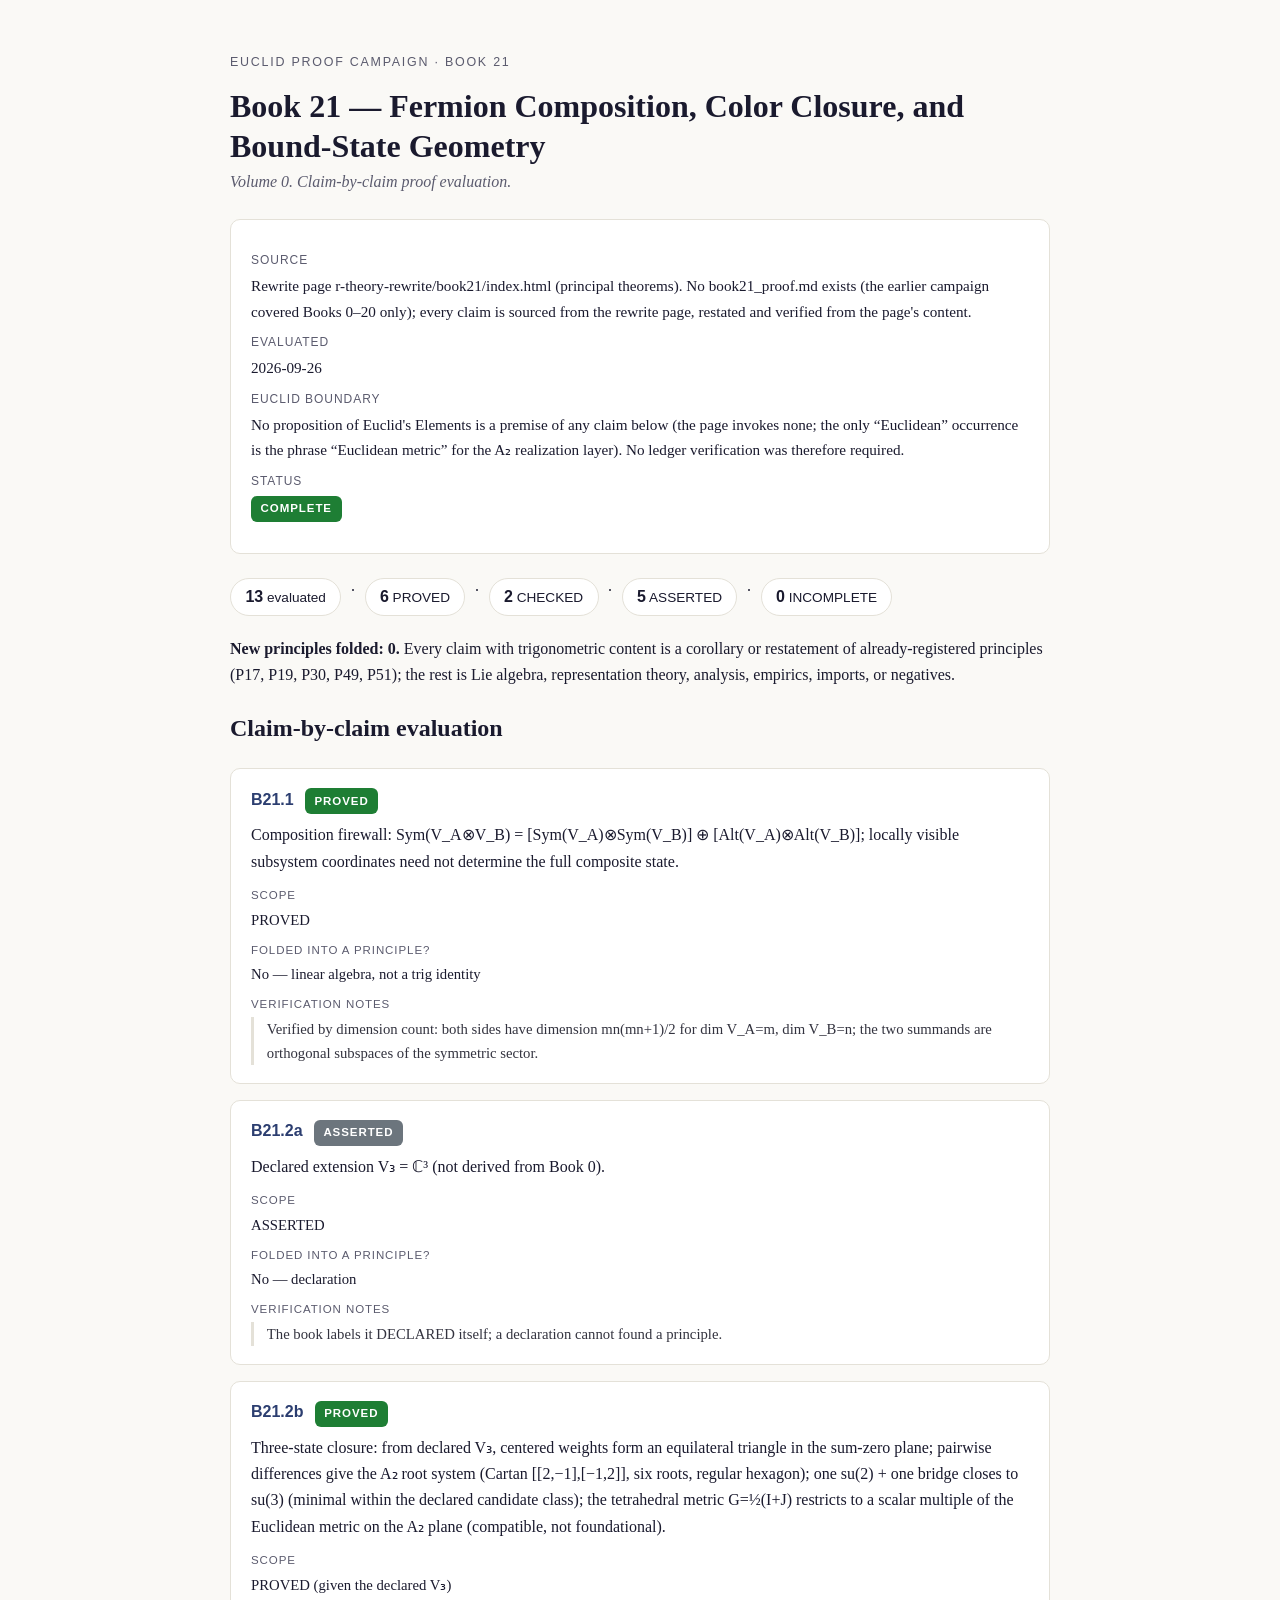
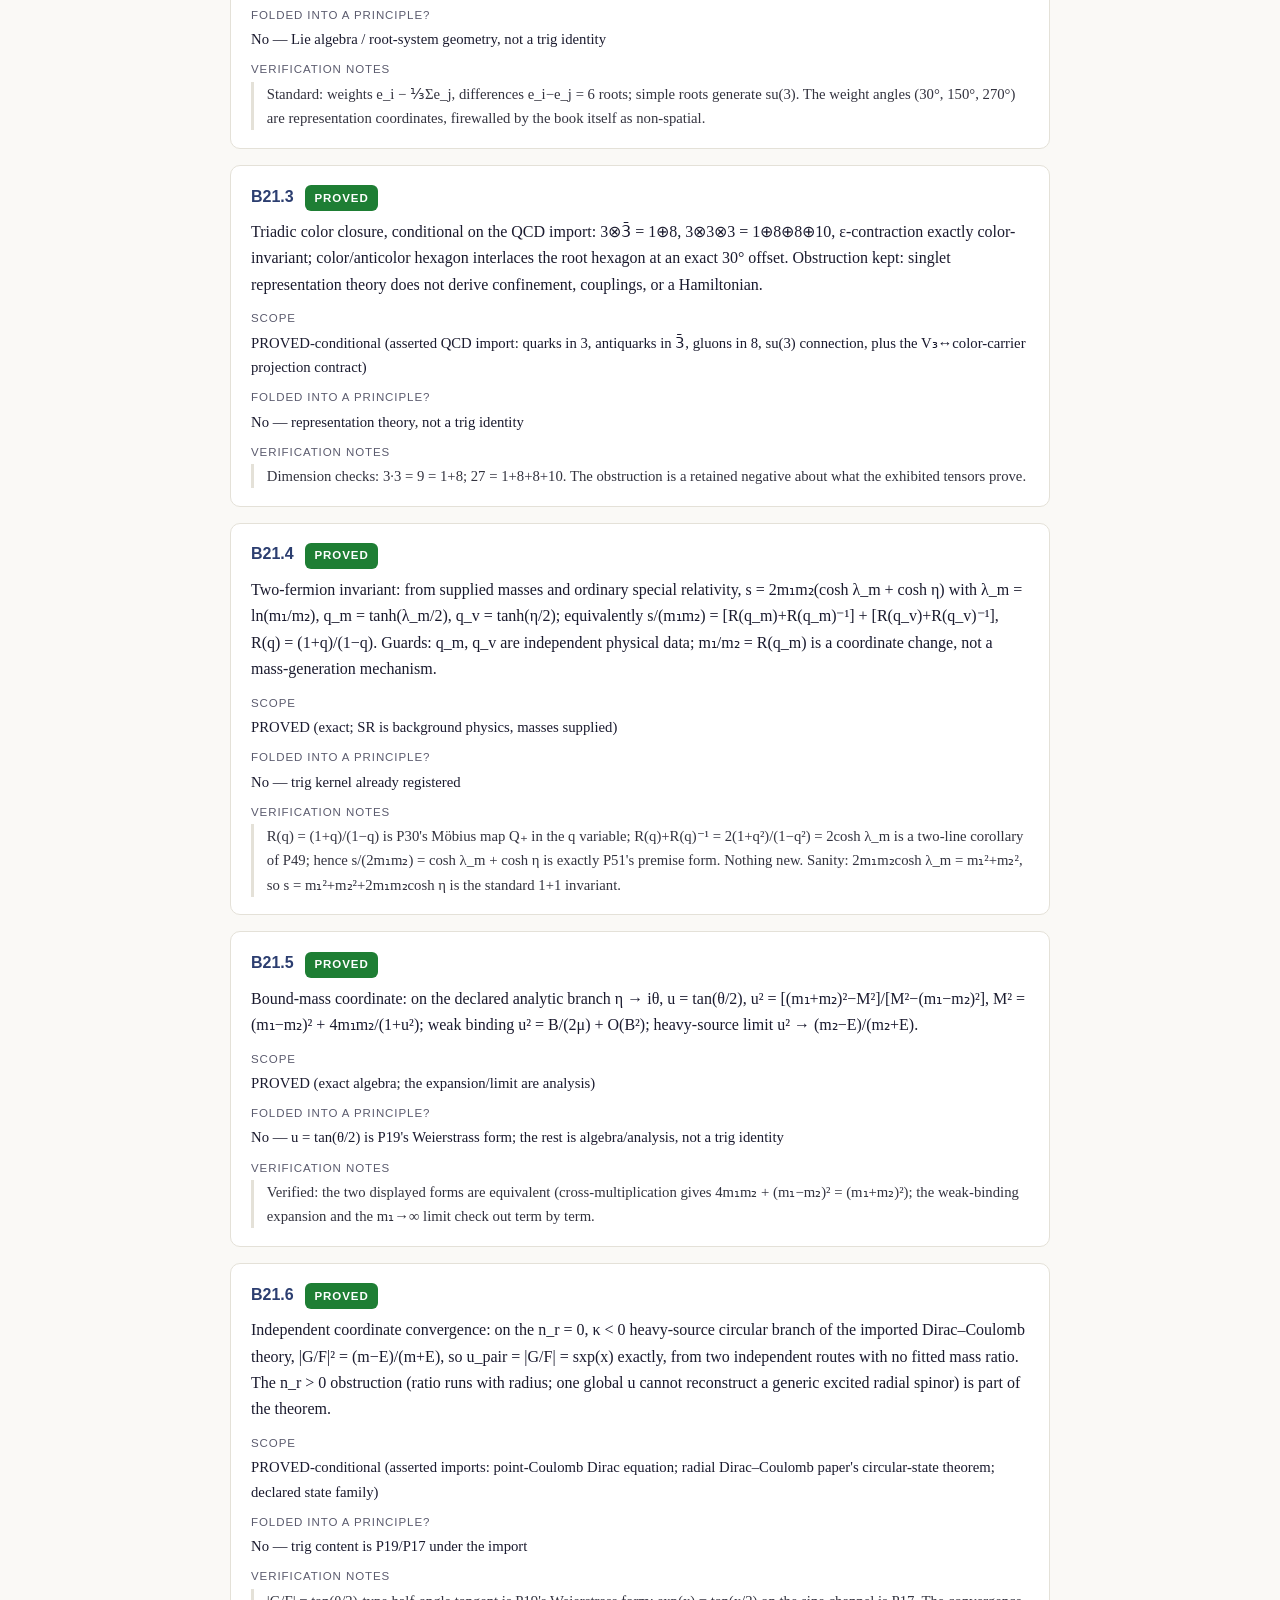
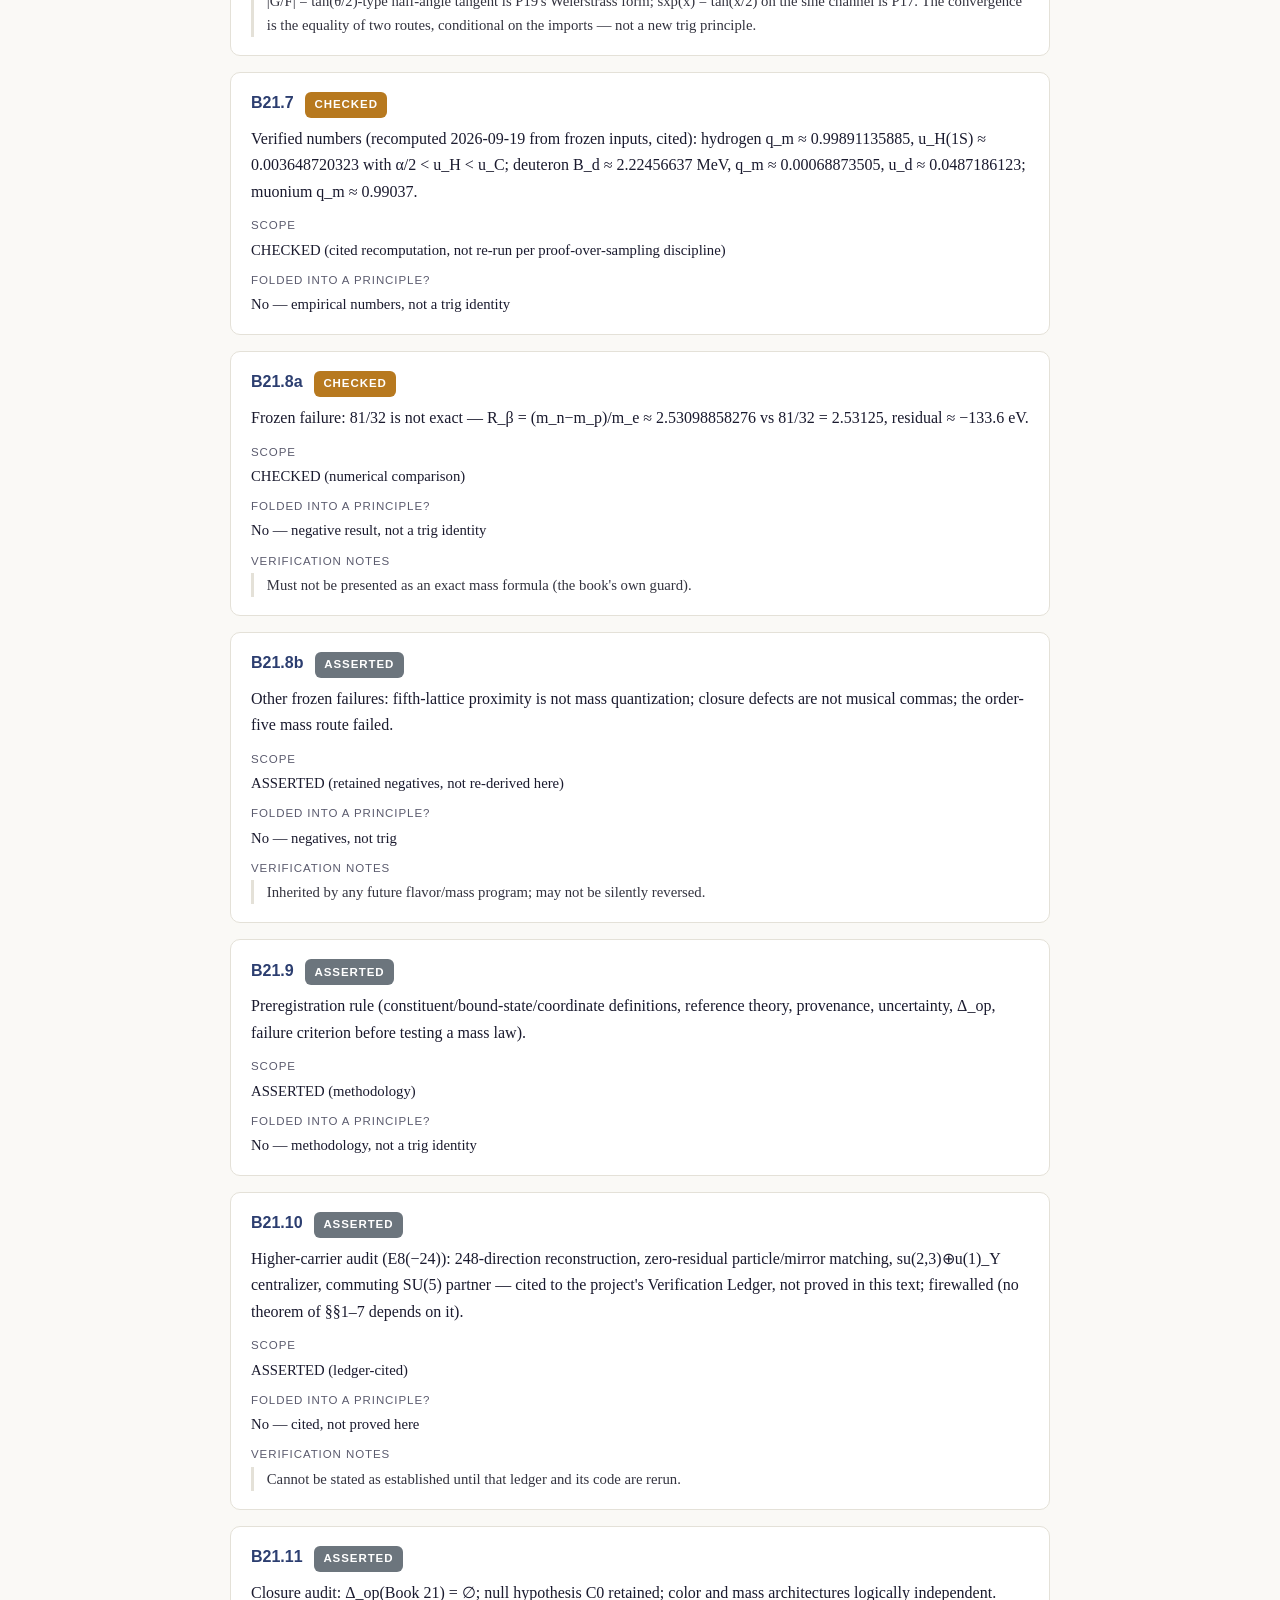
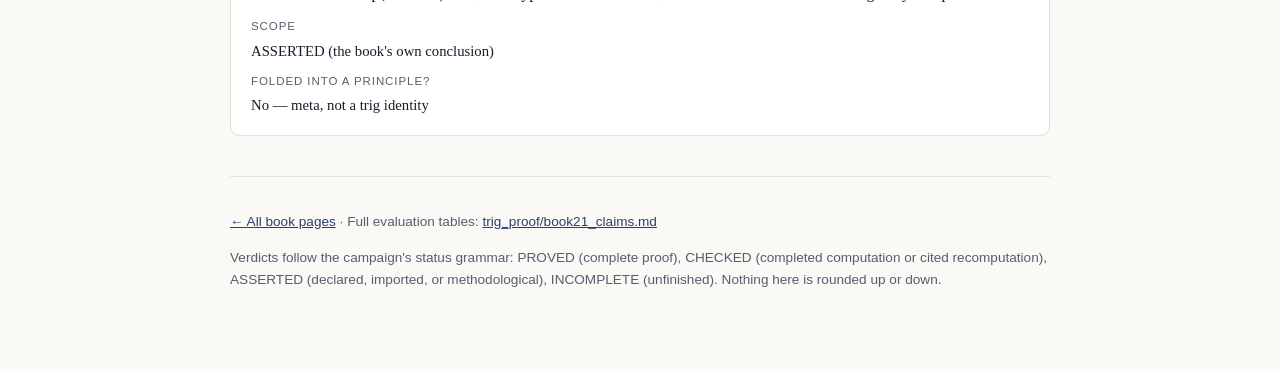
==== docs/book21/index.html @ 418f7afd "Webpages for Books 21-22 proof evaluations (docs/, generated by docs/build_pages.py)" ====
<!DOCTYPE html>
<html lang="en">
<head>
<meta charset="utf-8">
<meta name="viewport" content="width=device-width, initial-scale=1">
<title>Book 21 — Fermion Composition, Color Closure, and Bound-State Geometry — Euclid Proof Campaign</title>
<link rel="stylesheet" href="../style.css">
</head>
<body>
<div class="wrap">
<p class="eyebrow">Euclid Proof Campaign · Book 21</p>
<h1>Book 21 — Fermion Composition, Color Closure, and Bound-State Geometry</h1>
<p class="sub">Volume 0. Claim-by-claim proof evaluation.</p>

<div class="meta">
<dl>
<dt>Source</dt><dd>Rewrite page r-theory-rewrite/book21/index.html (principal theorems). No book21_proof.md exists (the earlier campaign covered Books 0–20 only); every claim is sourced from the rewrite page, restated and verified from the page&#x27;s content.</dd>
<dt>Evaluated</dt><dd>2026-09-26</dd>
<dt>Euclid boundary</dt><dd>No proposition of Euclid&#x27;s Elements is a premise of any claim below (the page invokes none; the only “Euclidean” occurrence is the phrase “Euclidean metric” for the A₂ realization layer). No ledger verification was therefore required.</dd>
<dt>Status</dt><dd><span class="badge proved">complete</span></dd>
</dl>
</div>

<div class="counts"><span class="count"><b>13</b> evaluated</span> · <span class="count"><b>6</b> PROVED</span> · <span class="count"><b>2</b> CHECKED</span> · <span class="count"><b>5</b> ASSERTED</span> · <span class="count"><b>0</b> INCOMPLETE</span></div>

<p><strong>New principles folded: 0.</strong> Every claim with trigonometric content is a corollary or restatement of already-registered principles (P17, P19, P30, P49, P51); the rest is Lie algebra, representation theory, analysis, empirics, imports, or negatives.</p>


<h2>Claim-by-claim evaluation</h2>
<article class="claim">
<div class="claim-head"><span class="claim-id">B21.1</span><span class="badge proved">PROVED</span></div>
<p class="claim-text">Composition firewall: Sym(V_A⊗V_B) = [Sym(V_A)⊗Sym(V_B)] ⊕ [Alt(V_A)⊗Alt(V_B)]; locally visible subsystem coordinates need not determine the full composite state.</p>
<dl>
<dt>Scope</dt><dd>PROVED</dd>
<dt>Folded into a principle?</dt><dd>No — linear algebra, not a trig identity</dd>
<dt>Verification notes</dt><dd class="note">Verified by dimension count: both sides have dimension mn(mn+1)/2 for dim V_A=m, dim V_B=n; the two summands are orthogonal subspaces of the symmetric sector.</dd>
</dl>
</article>
<article class="claim">
<div class="claim-head"><span class="claim-id">B21.2a</span><span class="badge asserted">ASSERTED</span></div>
<p class="claim-text">Declared extension V₃ = ℂ³ (not derived from Book 0).</p>
<dl>
<dt>Scope</dt><dd>ASSERTED</dd>
<dt>Folded into a principle?</dt><dd>No — declaration</dd>
<dt>Verification notes</dt><dd class="note">The book labels it DECLARED itself; a declaration cannot found a principle.</dd>
</dl>
</article>
<article class="claim">
<div class="claim-head"><span class="claim-id">B21.2b</span><span class="badge proved">PROVED</span></div>
<p class="claim-text">Three-state closure: from declared V₃, centered weights form an equilateral triangle in the sum-zero plane; pairwise differences give the A₂ root system (Cartan [[2,−1],[−1,2]], six roots, regular hexagon); one su(2) + one bridge closes to su(3) (minimal within the declared candidate class); the tetrahedral metric G=½(I+J) restricts to a scalar multiple of the Euclidean metric on the A₂ plane (compatible, not foundational).</p>
<dl>
<dt>Scope</dt><dd>PROVED (given the declared V₃)</dd>
<dt>Folded into a principle?</dt><dd>No — Lie algebra / root-system geometry, not a trig identity</dd>
<dt>Verification notes</dt><dd class="note">Standard: weights e_i − ⅓Σe_j, differences e_i−e_j = 6 roots; simple roots generate su(3). The weight angles (30°, 150°, 270°) are representation coordinates, firewalled by the book itself as non-spatial.</dd>
</dl>
</article>
<article class="claim">
<div class="claim-head"><span class="claim-id">B21.3</span><span class="badge proved">PROVED</span></div>
<p class="claim-text">Triadic color closure, conditional on the QCD import: 3⊗3̄ = 1⊕8, 3⊗3⊗3 = 1⊕8⊕8⊕10, ε-contraction exactly color-invariant; color/anticolor hexagon interlaces the root hexagon at an exact 30° offset. Obstruction kept: singlet representation theory does not derive confinement, couplings, or a Hamiltonian.</p>
<dl>
<dt>Scope</dt><dd>PROVED-conditional (asserted QCD import: quarks in 3, antiquarks in 3̄, gluons in 8, su(3) connection, plus the V₃↔color-carrier projection contract)</dd>
<dt>Folded into a principle?</dt><dd>No — representation theory, not a trig identity</dd>
<dt>Verification notes</dt><dd class="note">Dimension checks: 3·3 = 9 = 1+8; 27 = 1+8+8+10. The obstruction is a retained negative about what the exhibited tensors prove.</dd>
</dl>
</article>
<article class="claim">
<div class="claim-head"><span class="claim-id">B21.4</span><span class="badge proved">PROVED</span></div>
<p class="claim-text">Two-fermion invariant: from supplied masses and ordinary special relativity, s = 2m₁m₂(cosh λ_m + cosh η) with λ_m = ln(m₁/m₂), q_m = tanh(λ_m/2), q_v = tanh(η/2); equivalently s/(m₁m₂) = [R(q_m)+R(q_m)⁻¹] + [R(q_v)+R(q_v)⁻¹], R(q) = (1+q)/(1−q). Guards: q_m, q_v are independent physical data; m₁/m₂ = R(q_m) is a coordinate change, not a mass-generation mechanism.</p>
<dl>
<dt>Scope</dt><dd>PROVED (exact; SR is background physics, masses supplied)</dd>
<dt>Folded into a principle?</dt><dd>No — trig kernel already registered</dd>
<dt>Verification notes</dt><dd class="note">R(q) = (1+q)/(1−q) is P30&#x27;s Möbius map Q₊ in the q variable; R(q)+R(q)⁻¹ = 2(1+q²)/(1−q²) = 2cosh λ_m is a two-line corollary of P49; hence s/(2m₁m₂) = cosh λ_m + cosh η is exactly P51&#x27;s premise form. Nothing new. Sanity: 2m₁m₂cosh λ_m = m₁²+m₂², so s = m₁²+m₂²+2m₁m₂cosh η is the standard 1+1 invariant.</dd>
</dl>
</article>
<article class="claim">
<div class="claim-head"><span class="claim-id">B21.5</span><span class="badge proved">PROVED</span></div>
<p class="claim-text">Bound-mass coordinate: on the declared analytic branch η → iθ, u = tan(θ/2), u² = [(m₁+m₂)²−M²]/[M²−(m₁−m₂)²], M² = (m₁−m₂)² + 4m₁m₂/(1+u²); weak binding u² = B/(2μ) + O(B²); heavy-source limit u² → (m₂−E)/(m₂+E).</p>
<dl>
<dt>Scope</dt><dd>PROVED (exact algebra; the expansion/limit are analysis)</dd>
<dt>Folded into a principle?</dt><dd>No — u = tan(θ/2) is P19&#x27;s Weierstrass form; the rest is algebra/analysis, not a trig identity</dd>
<dt>Verification notes</dt><dd class="note">Verified: the two displayed forms are equivalent (cross-multiplication gives 4m₁m₂ + (m₁−m₂)² = (m₁+m₂)²); the weak-binding expansion and the m₁→∞ limit check out term by term.</dd>
</dl>
</article>
<article class="claim">
<div class="claim-head"><span class="claim-id">B21.6</span><span class="badge proved">PROVED</span></div>
<p class="claim-text">Independent coordinate convergence: on the n_r = 0, κ &lt; 0 heavy-source circular branch of the imported Dirac–Coulomb theory, |G/F|² = (m−E)/(m+E), so u_pair = |G/F| = sxp(x) exactly, from two independent routes with no fitted mass ratio. The n_r &gt; 0 obstruction (ratio runs with radius; one global u cannot reconstruct a generic excited radial spinor) is part of the theorem.</p>
<dl>
<dt>Scope</dt><dd>PROVED-conditional (asserted imports: point-Coulomb Dirac equation; radial Dirac–Coulomb paper&#x27;s circular-state theorem; declared state family)</dd>
<dt>Folded into a principle?</dt><dd>No — trig content is P19/P17 under the import</dd>
<dt>Verification notes</dt><dd class="note">|G/F| = tan(θ/2)-type half-angle tangent is P19&#x27;s Weierstrass form; sxp(x) = tan(x/2) on the sine channel is P17. The convergence is the equality of two routes, conditional on the imports — not a new trig principle.</dd>
</dl>
</article>
<article class="claim">
<div class="claim-head"><span class="claim-id">B21.7</span><span class="badge checked">CHECKED</span></div>
<p class="claim-text">Verified numbers (recomputed 2026-09-19 from frozen inputs, cited): hydrogen q_m ≈ 0.99891135885, u_H(1S) ≈ 0.003648720323 with α/2 &lt; u_H &lt; u_C; deuteron B_d ≈ 2.22456637 MeV, q_m ≈ 0.00068873505, u_d ≈ 0.0487186123; muonium q_m ≈ 0.99037.</p>
<dl>
<dt>Scope</dt><dd>CHECKED (cited recomputation, not re-run per proof-over-sampling discipline)</dd>
<dt>Folded into a principle?</dt><dd>No — empirical numbers, not a trig identity</dd>
</dl>
</article>
<article class="claim">
<div class="claim-head"><span class="claim-id">B21.8a</span><span class="badge checked">CHECKED</span></div>
<p class="claim-text">Frozen failure: 81/32 is not exact — R_β = (m_n−m_p)/m_e ≈ 2.53098858276 vs 81/32 = 2.53125, residual ≈ −133.6 eV.</p>
<dl>
<dt>Scope</dt><dd>CHECKED (numerical comparison)</dd>
<dt>Folded into a principle?</dt><dd>No — negative result, not a trig identity</dd>
<dt>Verification notes</dt><dd class="note">Must not be presented as an exact mass formula (the book&#x27;s own guard).</dd>
</dl>
</article>
<article class="claim">
<div class="claim-head"><span class="claim-id">B21.8b</span><span class="badge asserted">ASSERTED</span></div>
<p class="claim-text">Other frozen failures: fifth-lattice proximity is not mass quantization; closure defects are not musical commas; the order-five mass route failed.</p>
<dl>
<dt>Scope</dt><dd>ASSERTED (retained negatives, not re-derived here)</dd>
<dt>Folded into a principle?</dt><dd>No — negatives, not trig</dd>
<dt>Verification notes</dt><dd class="note">Inherited by any future flavor/mass program; may not be silently reversed.</dd>
</dl>
</article>
<article class="claim">
<div class="claim-head"><span class="claim-id">B21.9</span><span class="badge asserted">ASSERTED</span></div>
<p class="claim-text">Preregistration rule (constituent/bound-state/coordinate definitions, reference theory, provenance, uncertainty, Δ_op, failure criterion before testing a mass law).</p>
<dl>
<dt>Scope</dt><dd>ASSERTED (methodology)</dd>
<dt>Folded into a principle?</dt><dd>No — methodology, not a trig identity</dd>
</dl>
</article>
<article class="claim">
<div class="claim-head"><span class="claim-id">B21.10</span><span class="badge asserted">ASSERTED</span></div>
<p class="claim-text">Higher-carrier audit (E8(−24)): 248-direction reconstruction, zero-residual particle/mirror matching, su(2,3)⊕u(1)_Y centralizer, commuting SU(5) partner — cited to the project&#x27;s Verification Ledger, not proved in this text; firewalled (no theorem of §§1–7 depends on it).</p>
<dl>
<dt>Scope</dt><dd>ASSERTED (ledger-cited)</dd>
<dt>Folded into a principle?</dt><dd>No — cited, not proved here</dd>
<dt>Verification notes</dt><dd class="note">Cannot be stated as established until that ledger and its code are rerun.</dd>
</dl>
</article>
<article class="claim">
<div class="claim-head"><span class="claim-id">B21.11</span><span class="badge asserted">ASSERTED</span></div>
<p class="claim-text">Closure audit: Δ_op(Book 21) = ∅; null hypothesis C0 retained; color and mass architectures logically independent.</p>
<dl>
<dt>Scope</dt><dd>ASSERTED (the book&#x27;s own conclusion)</dd>
<dt>Folded into a principle?</dt><dd>No — meta, not a trig identity</dd>
</dl>
</article>

<footer>
<p><a href="../index.html">← All book pages</a> · Full evaluation tables:
<a href="https://github.com/cosbykit-afk/euclid-proofs/blob/master/trig_proof/book21_claims.md">trig_proof/book21_claims.md</a></p>
<p>Verdicts follow the campaign's status grammar: PROVED (complete proof),
CHECKED (completed computation or cited recomputation), ASSERTED (declared,
imported, or methodological), INCOMPLETE (unfinished). Nothing here is rounded
up or down.</p>
</footer>
</div>
</body>
</html>
---- docs/style.css ----
:root {
  --ink: #1a1a2e; --muted: #5b5b6e; --paper: #faf9f6; --card: #ffffff;
  --line: #e4e1d8; --proved: #1e7e34; --checked: #b7791f; --asserted: #6c757d;
  --incomplete: #c0392b; --accent: #2c3e70;
}
* { box-sizing: border-box; }
body { margin: 0; background: var(--paper); color: var(--ink);
  font-family: Georgia, 'Times New Roman', serif; line-height: 1.65; }
.wrap { max-width: 860px; margin: 0 auto; padding: 2.5rem 1.25rem 4rem; }
.eyebrow { font-family: -apple-system, 'Segoe UI', sans-serif; font-size: .78rem;
  letter-spacing: .14em; text-transform: uppercase; color: var(--muted); }
h1 { font-size: 2rem; line-height: 1.25; margin: .4rem 0 .2rem; }
.sub { color: var(--muted); font-style: italic; margin: 0 0 1.5rem; }
.meta { background: var(--card); border: 1px solid var(--line); border-radius: 10px;
  padding: 1rem 1.25rem; font-size: .95rem; margin-bottom: 1.5rem; }
.meta dt { font-family: -apple-system, 'Segoe UI', sans-serif; font-size: .75rem;
  letter-spacing: .08em; text-transform: uppercase; color: var(--muted);
  margin-top: .6rem; }
.meta dt:first-child { margin-top: 0; }
.meta dd { margin: .15rem 0 0; }
.counts { display: flex; flex-wrap: wrap; gap: .6rem; margin: 1.25rem 0; }
.count { font-family: -apple-system, 'Segoe UI', sans-serif; font-size: .85rem;
  background: var(--card); border: 1px solid var(--line); border-radius: 999px;
  padding: .3rem .9rem; }
.count b { font-size: 1rem; }
.badge { display: inline-block; font-family: -apple-system, 'Segoe UI', sans-serif;
  font-size: .72rem; font-weight: 700; letter-spacing: .08em; text-transform: uppercase;
  border-radius: 6px; padding: .22rem .6rem; color: #fff; vertical-align: middle; }
.badge.proved { background: var(--proved); }
.badge.checked { background: var(--checked); }
.badge.asserted { background: var(--asserted); }
.badge.incomplete { background: var(--incomplete); }
.claim { background: var(--card); border: 1px solid var(--line); border-radius: 10px;
  padding: 1.1rem 1.25rem; margin: 0 0 1rem; }
.claim-head { display: flex; align-items: baseline; gap: .7rem; flex-wrap: wrap;
  margin-bottom: .5rem; }
.claim-id { font-family: -apple-system, 'Segoe UI', sans-serif; font-weight: 700;
  font-size: 1rem; color: var(--accent); }
.claim-text { margin: .4rem 0; }
.claim dl { margin: .7rem 0 0; font-size: .92rem; }
.claim dt { font-family: -apple-system, 'Segoe UI', sans-serif; font-size: .72rem;
  letter-spacing: .08em; text-transform: uppercase; color: var(--muted);
  margin-top: .55rem; }
.claim dd { margin: .15rem 0 0; }
.note { border-left: 3px solid var(--line); padding-left: .8rem; color: #33333f; }
footer { margin-top: 2.5rem; padding-top: 1.25rem; border-top: 1px solid var(--line);
  font-family: -apple-system, 'Segoe UI', sans-serif; font-size: .85rem; color: var(--muted); }
footer a { color: var(--accent); }
a { color: var(--accent); }
.booklink { display: block; background: var(--card); border: 1px solid var(--line);
  border-radius: 10px; padding: 1.25rem 1.4rem; margin: 0 0 1rem; text-decoration: none;
  color: var(--ink); }
.booklink:hover { border-color: var(--accent); }
.booklink h2 { margin: 0 0 .3rem; font-size: 1.3rem; }
.booklink p { margin: .2rem 0 0; color: var(--muted); font-size: .95rem; }
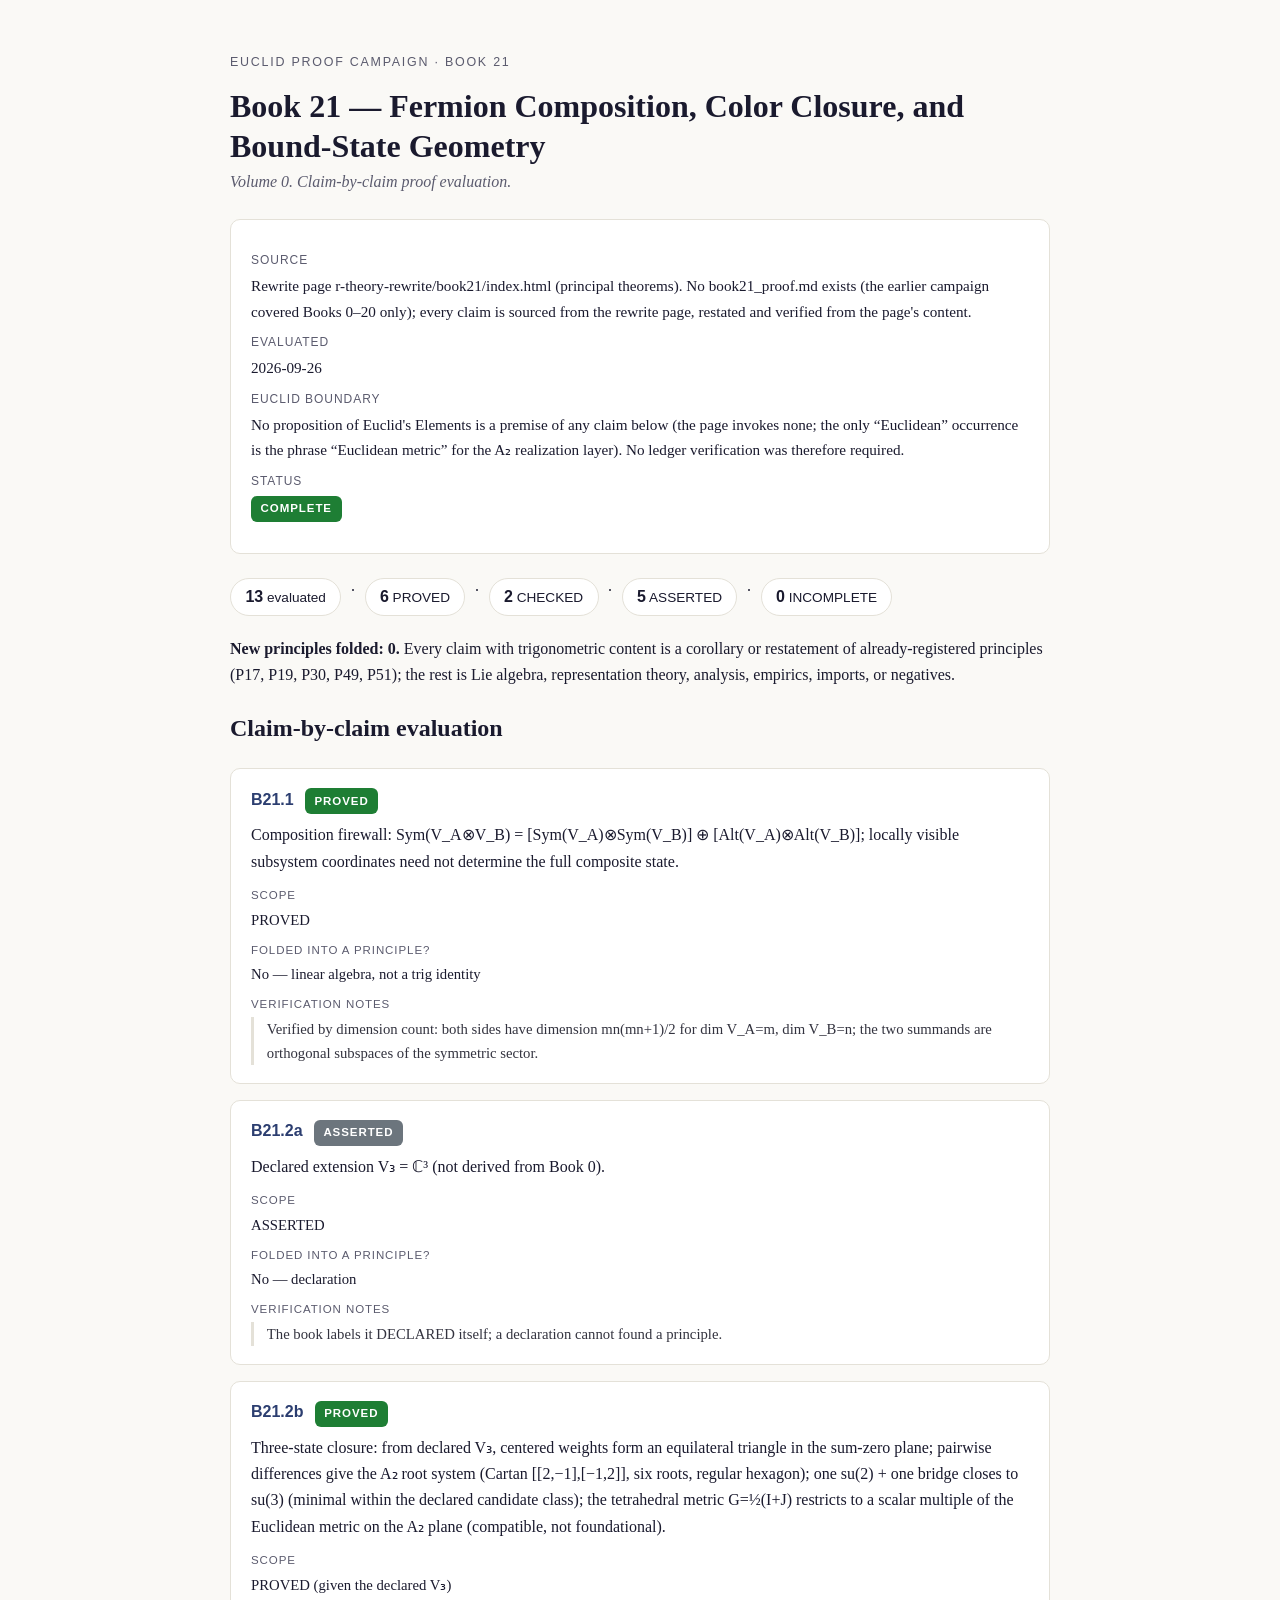
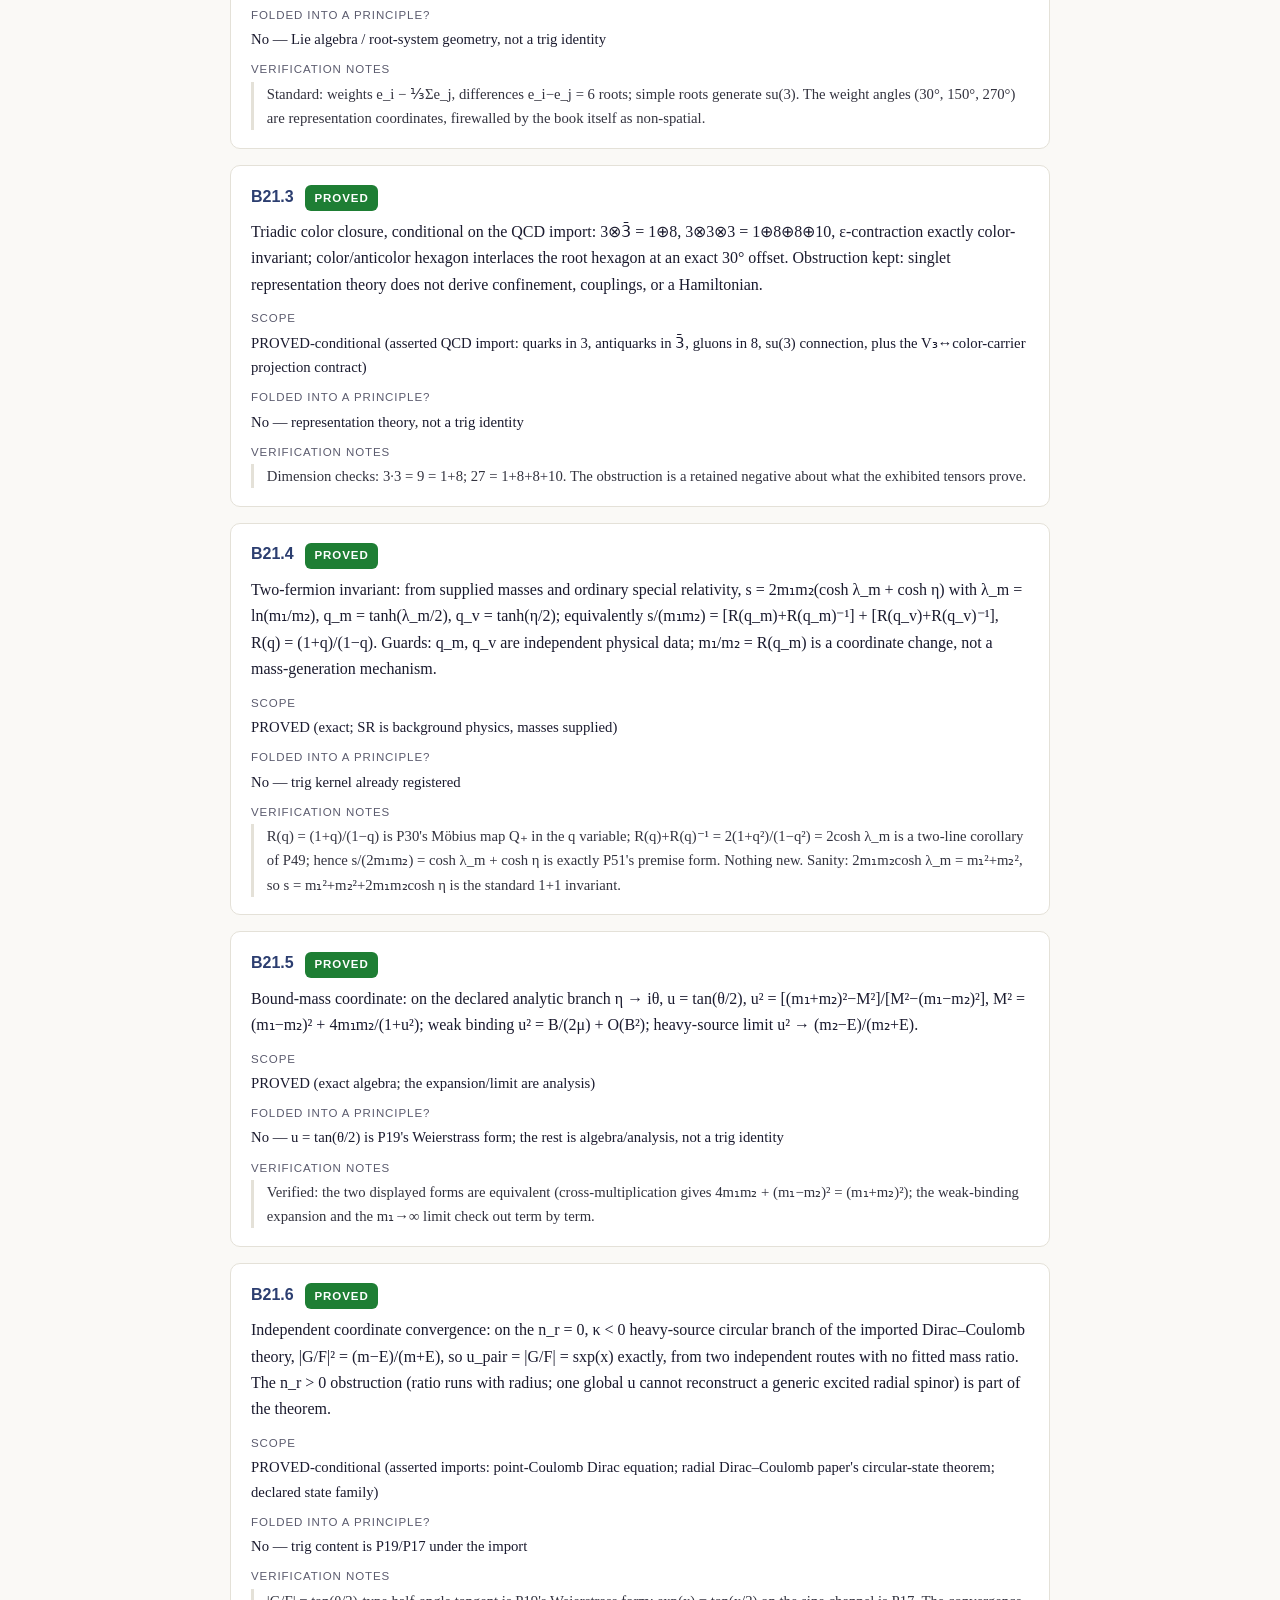
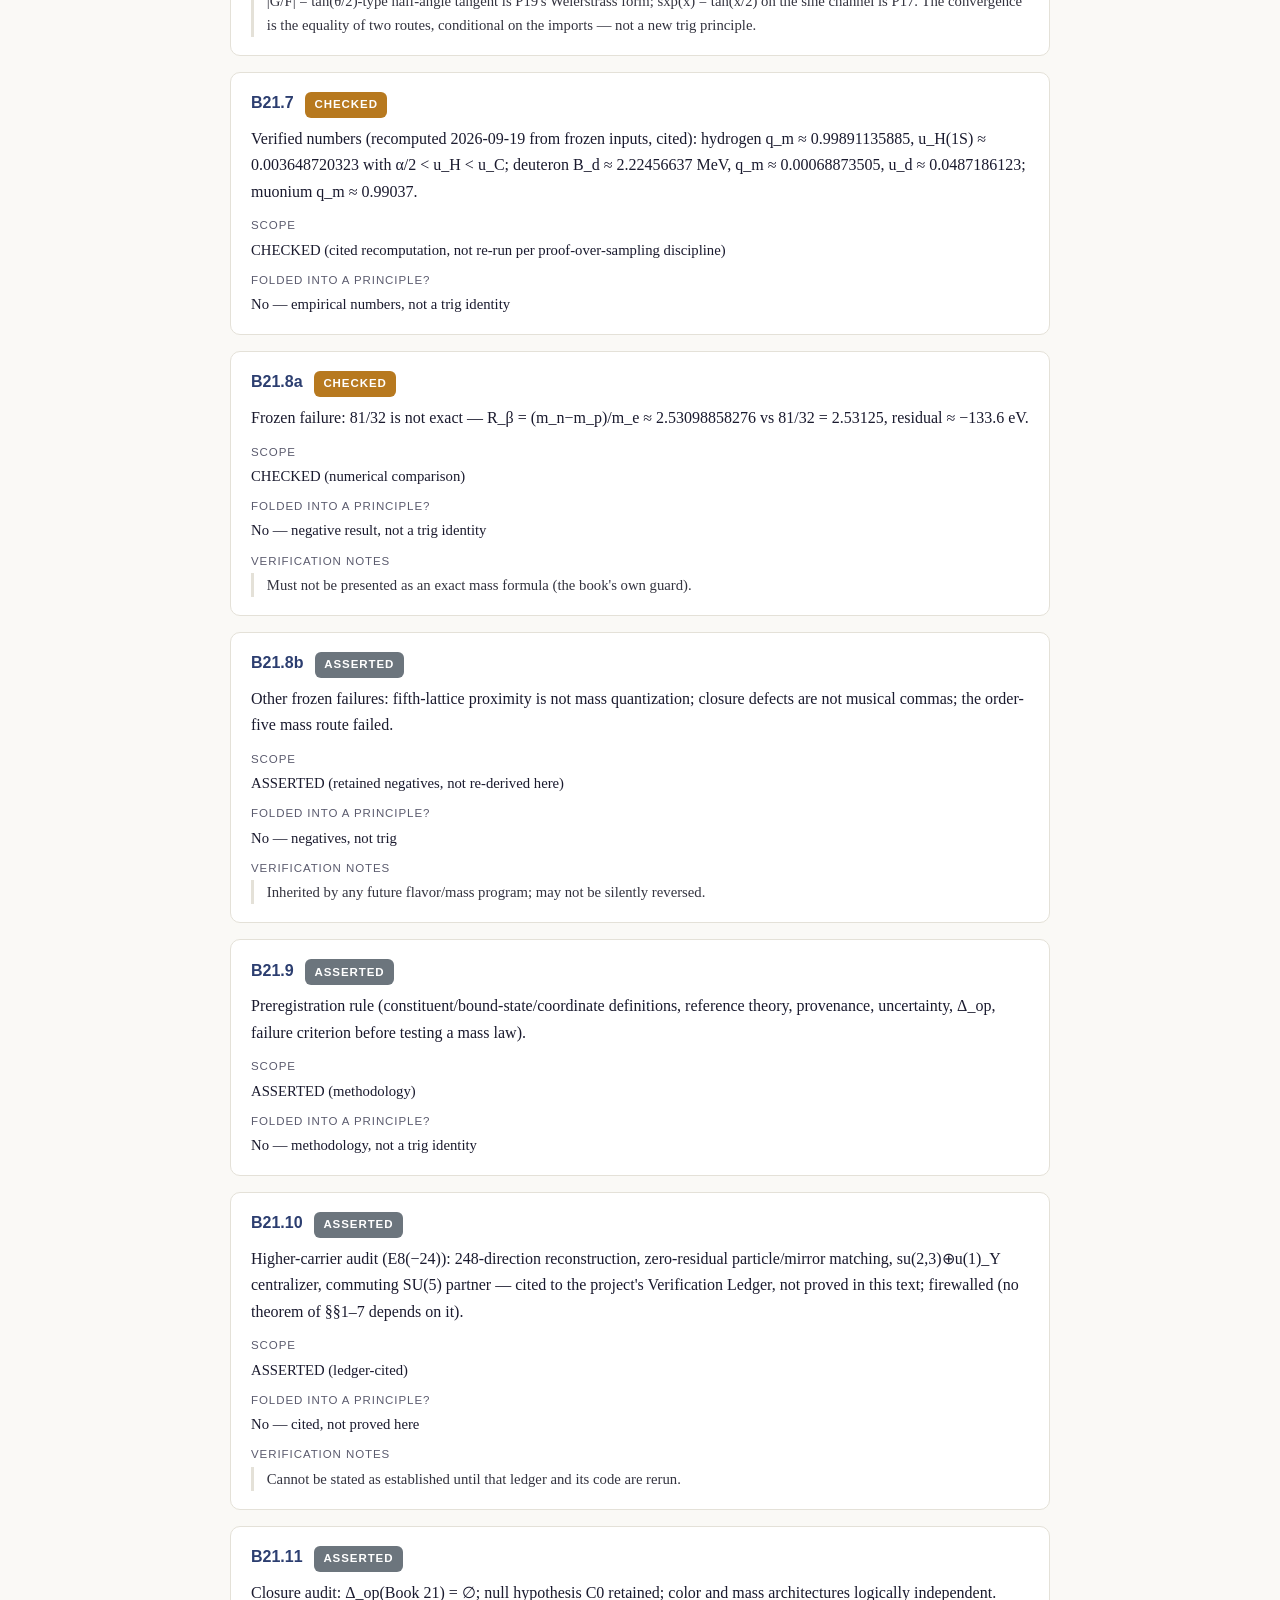
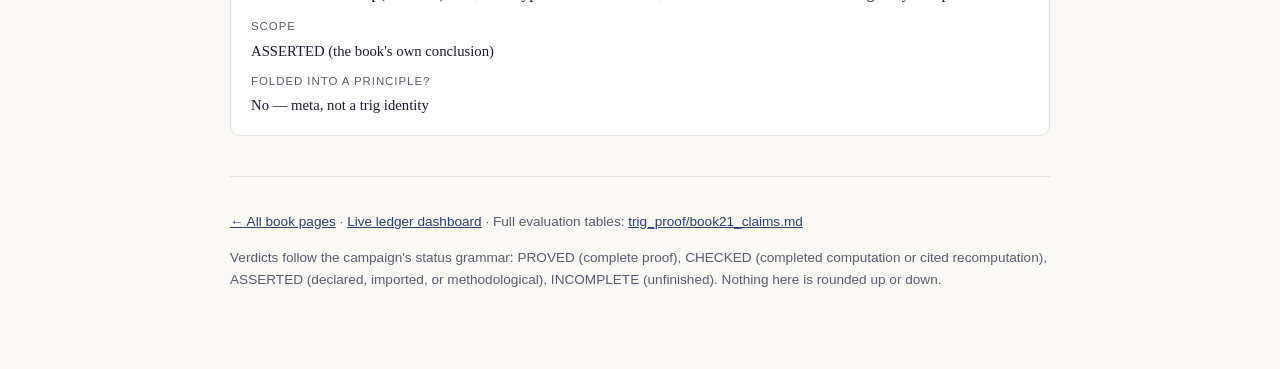
==== commit 2136a57b: "Live ledger dashboard (docs/ledger/) + per-book listing on its own page (docs/ledger/books/); dashbo" ====
--- a/docs/book21/index.html
+++ b/docs/book21/index.html
@@ -143,7 +143,7 @@
 </article>
 
 <footer>
-<p><a href="../index.html">← All book pages</a> · Full evaluation tables:
+<p><a href="../index.html">← All book pages</a> · <a href="../ledger/">Live ledger dashboard</a> · Full evaluation tables:
 <a href="https://github.com/cosbykit-afk/euclid-proofs/blob/master/trig_proof/book21_claims.md">trig_proof/book21_claims.md</a></p>
 <p>Verdicts follow the campaign's status grammar: PROVED (complete proof),
 CHECKED (completed computation or cited recomputation), ASSERTED (declared,
